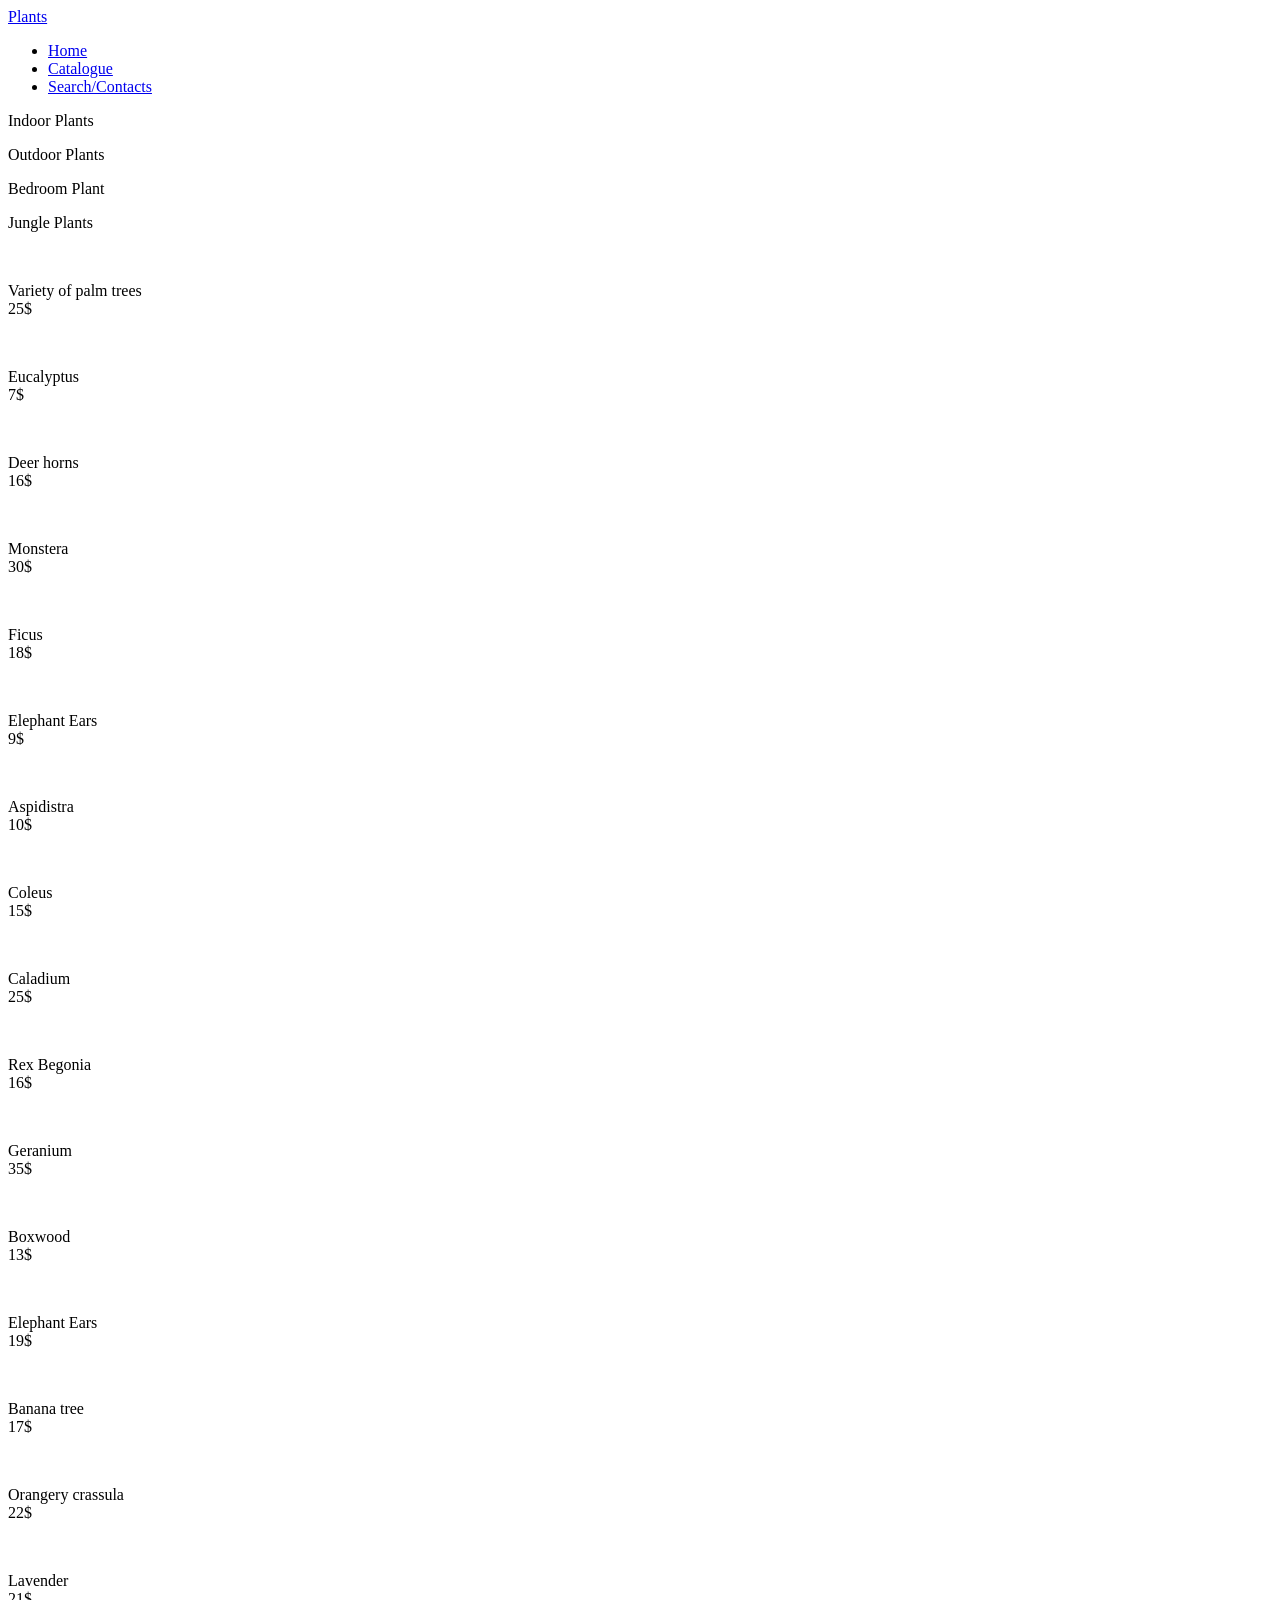
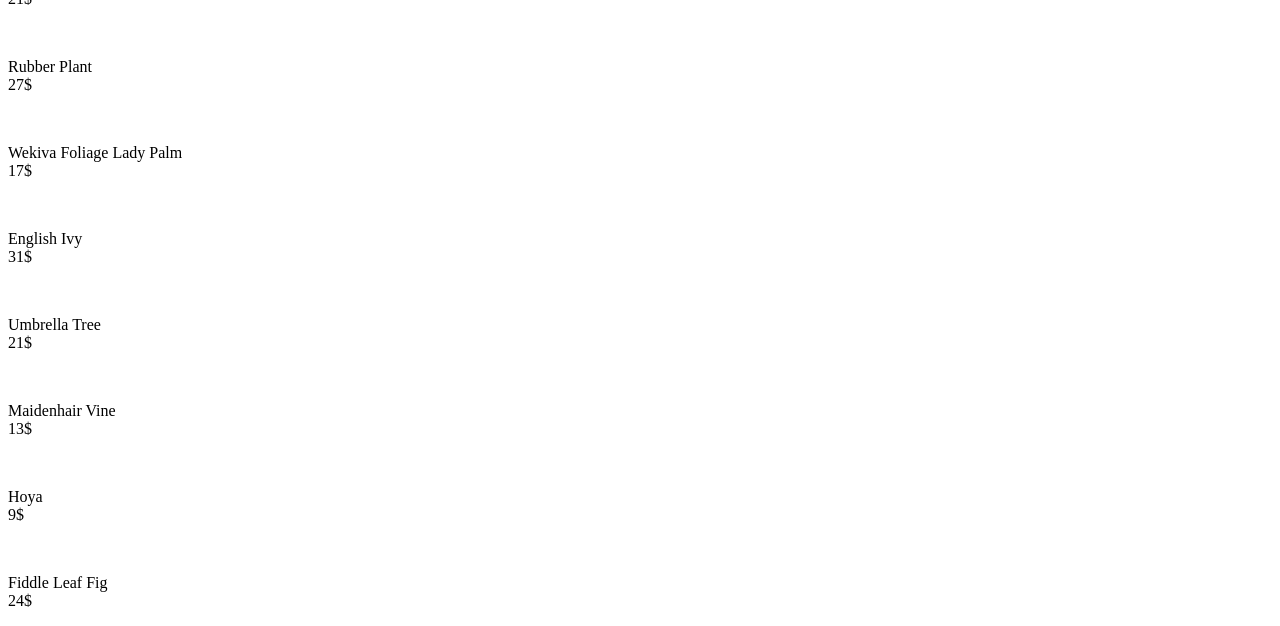
==== catalogue.html @ 090b87f1 "Add files via upload" ====
<!DOCTYPE html>
<html lang="en">
<head>
    <meta charset="UTF-8">
    <meta http-equiv="X-UA-Compatible" content="IE=edge">
    <meta name="viewport" content="width=device-width, initial-scale=1.0">
    <link rel="stylesheet" href="stylse/catalogue.css">
    <link rel="stylesheet" href="stylse/glavnai.css">
    <link rel="preconnect" href="https://fonts.googleapis.com">
<link rel="preconnect" href="https://fonts.gstatic.com" crossorigin>
<link href="https://fonts.googleapis.com/css2?family=Playfair+Display&display=swap" rel="stylesheet">
<link rel="preconnect" href="https://fonts.googleapis.com">
<link rel="preconnect" href="https://fonts.gstatic.com" crossorigin>
<link rel="preconnect" href="https://fonts.googleapis.com">
<link rel="preconnect" href="https://fonts.gstatic.com" crossorigin>
<link href="https://fonts.googleapis.com/css2?family=Inter&family=Playfair+Display&display=swap" rel="stylesheet">
    <title>Catalogue</title>

    <link rel="preconnect" href="https://fonts.googleapis.com">
    <link rel="preconnect" href="https://fonts.gstatic.com" crossorigin>
    <link href="https://fonts.googleapis.com/css2?family=Playfair+Display&display=swap" rel="stylesheet">
    <link rel="preconnect" href="https://fonts.googleapis.com">
    <link rel="preconnect" href="https://fonts.gstatic.com" crossorigin>
    <link rel="preconnect" href="https://fonts.googleapis.com">
    <link rel="preconnect" href="https://fonts.gstatic.com" crossorigin>
    <link href="https://fonts.googleapis.com/css2?family=Inter&family=Playfair+Display&display=swap" rel="stylesheet">
    <link rel="stylesheet" href="stylse/glavnai.css">
    <link rel="apple-touch-icon" sizes="180x180" href="files/favicon_io (1)/apple-touch-icon.png">
    <link rel="icon" type="image/png" sizes="32x32" href="files/favicon_io (1)/favicon-32x32.png">
    <link rel="icon" type="image/png" sizes="16x16" href="files/favicon_io (1)/favicon-16x16.png">
    <link rel="manifest" href="files/favicon_io (1)/site.webmanifest">
    <link rel="preconnect" href="https://fonts.googleapis.com">
    <link rel="preconnect" href="https://fonts.gstatic.com" crossorigin>
    <link href="https://fonts.googleapis.com/css2?family=Bodoni+Moda:ital,opsz,wght@0,6..96,400..900;1,6..96,400..900&family=Caveat:wght@400..700&family=Dancing+Script:wght@400..700&family=Inter:wght@100..900&family=Playfair+Display:ital,wght@0,400..900;1,400..900&family=Tenor+Sans&display=swap" rel="stylesheet">
    <link rel="preconnect" href="https://fonts.googleapis.com">
    <link rel="preconnect" href="https://fonts.gstatic.com" crossorigin>
    <link href="https://fonts.googleapis.com/css2?family=Bodoni+Moda:ital,opsz,wght@0,6..96,400..900;1,6..96,400..900&family=Caveat:wght@400..700&family=Dancing+Script:wght@400..700&family=Inter:wght@100..900&family=Playfair+Display:ital,wght@0,400..900;1,400..900&family=Tenor+Sans&family=Unbounded:wght@200..900&display=swap" rel="stylesheet">
    <link rel="preconnect" href="https://fonts.googleapis.com">
    <link rel="preconnect" href="https://fonts.gstatic.com" crossorigin>
    <link href="https://fonts.googleapis.com/css2?family=Bodoni+Moda:ital,opsz,wght@0,6..96,400..900;1,6..96,400..900&family=Caveat:wght@400..700&family=Dancing+Script:wght@400..700&family=Inter:wght@100..900&family=Playfair+Display:ital,wght@0,400..900;1,400..900&family=Tenor+Sans&family=Unbounded:wght@200..900&display=swap" rel="stylesheet">
    <link href="https://fonts.googleapis.com/css2?family=Bodoni+Moda:ital,opsz,wght@0,6..96,400..900;1,6..96,400..900&family=Caveat:wght@400..700&family=Dancing+Script:wght@400..700&family=Inter:wght@100..900&family=Playfair+Display:ital,wght@0,400..900;1,400..900&family=Tenor+Sans&family=Unbounded:wght@200..900&display=swap" rel="stylesheet">
    
</head>
<body>
    <header>

        <div class="container">
          <a href="glavnai.html" class="navbar-brand">Plants</a>
          <div class="navbar-wrap">
    
            <ul class="navbar-menu">
              <li><a href="glavnai.html">Home</a></li>
              <li><a href="catalogue.html">Catalogue</a></li>
              <li><a href="search.html">Search/Contacts</a></li>
            </ul>
          </div>
        
        </div>
      </header>
      <p id="indoorPlants1" class="indoor0">Indoor Plants</p>
      <p id="OutdoorPlants1" class="outdoor">Outdoor Plants</p>  
      <p id="BedroomPlant1" class="Bedroom">Bedroom Plant</p>
      <p id="JunglePlants1" class="Jungle" >Jungle Plants</p>
      <div class="indoorPlants"> 
          <div class="indoor"><img src="images/img1.jpg" alt=""><p>Variety of palm trees<br> 25$ </p></div>
          <div class="indoor"><img src="images/img2.jpg" alt=""><p>Eucalyptus<br> 7$</p></div>
          <div class="indoor"><img src="images/img3.jpg" alt=""><p>Deer horns<br> 16$</p></div>
          <div class="indoor"><img src="images/img4.jpg" alt=""><p>Monstera<br> 30$</p></div>
          <div class="indoor"><img src="images/RubberPlant.jpg" alt=""><p>Ficus <br> 18$</p></div>
          <div class="indoor"><img src="images/img5.jpg" alt=""><p>Elephant Ears<br> 9$</p></div>
          <div class="indoor"><img src="images/img2 (2).jpg" alt=""><p>Aspidistra <br> 10$</p></div>
       </div>
       <div  class="indoorPlants1">   
        <div class="indoor1"><img src="images/img6.jpg" alt=""><p>Coleus <br> 15$ </p></div>
        <div class="indoor1"><img src="images/img77.jpg" alt=""><p>Caladium <br> 25$</p></div>
        <div class="indoor1"><img src="images/img8.jpg" alt=""><p>Rex Begonia <br> 16$</p></div>
        <div class="indoor1"><img src="images/img9.jpg" alt=""><p>Geranium <br> 35$</p></div>
        <div class="indoor1"><img src="images/img10.jpg" alt=""><p>Boxwood <br> 13$</p></div>
        <div class="indoor1"><img src="images/img11.jpg" alt=""><p>Elephant Ears<br> 19$</p></div>
        <div class="indoor1"><img src="images/img12.jpg" alt=""><p>Banana tree<br> 17$</p></div>
        <div class="indoor1"><img src="images/18.jpeg" alt=""><p>Orangery crassula <br> 22$</p></div>
     </div>
      <div class="BedroomPlants">

                <div class="indoor2"><img src="images/26.png" alt=""><p>Lavender <br> 21$</p></div>
                <div class="indoor2"><img src="images/22.jpg" alt=""><p>Rubber Plant<br> 27$</p></div>
                <div class="indoor2"><img src="images/23.jpg" alt=""><p>Wekiva Foliage Lady Palm <br> 17$</p></div>
                <div class="indoor2"><img src="images/25.jpg" alt=""><p>English Ivy<br> 31$</p></div>
      </div>
      <div class="JunglePlantse">

        <div class="Jungle1"><img src="images/311..jpg" alt=""><p>Umbrella Tree<br> 21$</p></div>
        <div class="Jungle1"><img src="images/32.png" alt=""><p>Maidenhair Vine<br> 13$</p></div>
        <div class="Jungle1"><img src="images/333.jpg" alt=""><p>Hoya<br> 9$</p></div>
        <div class="Jungle1"><img src="images/34.jpg" alt=""><p>Fiddle Leaf Fig<br> 24$</p></div>
</div>







   

      <script src="js/search.js"></script>
</body>
</html>
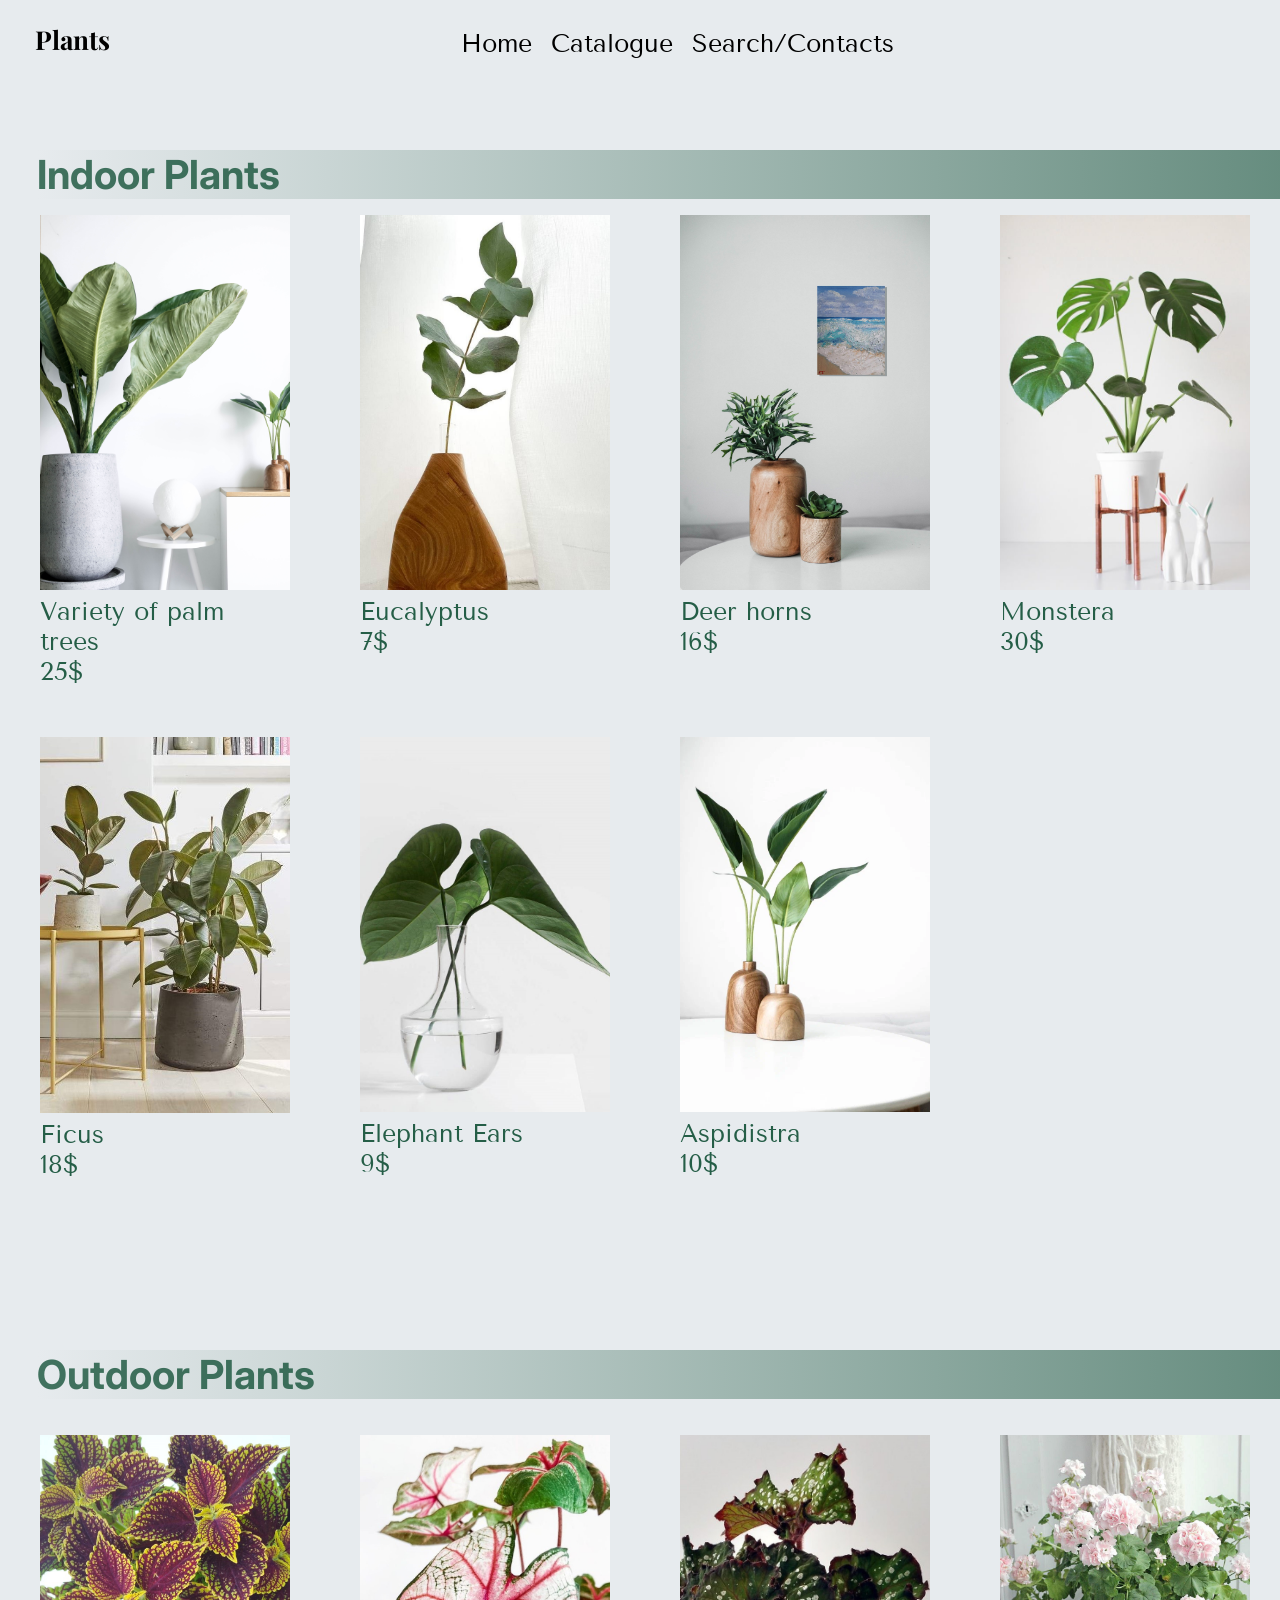
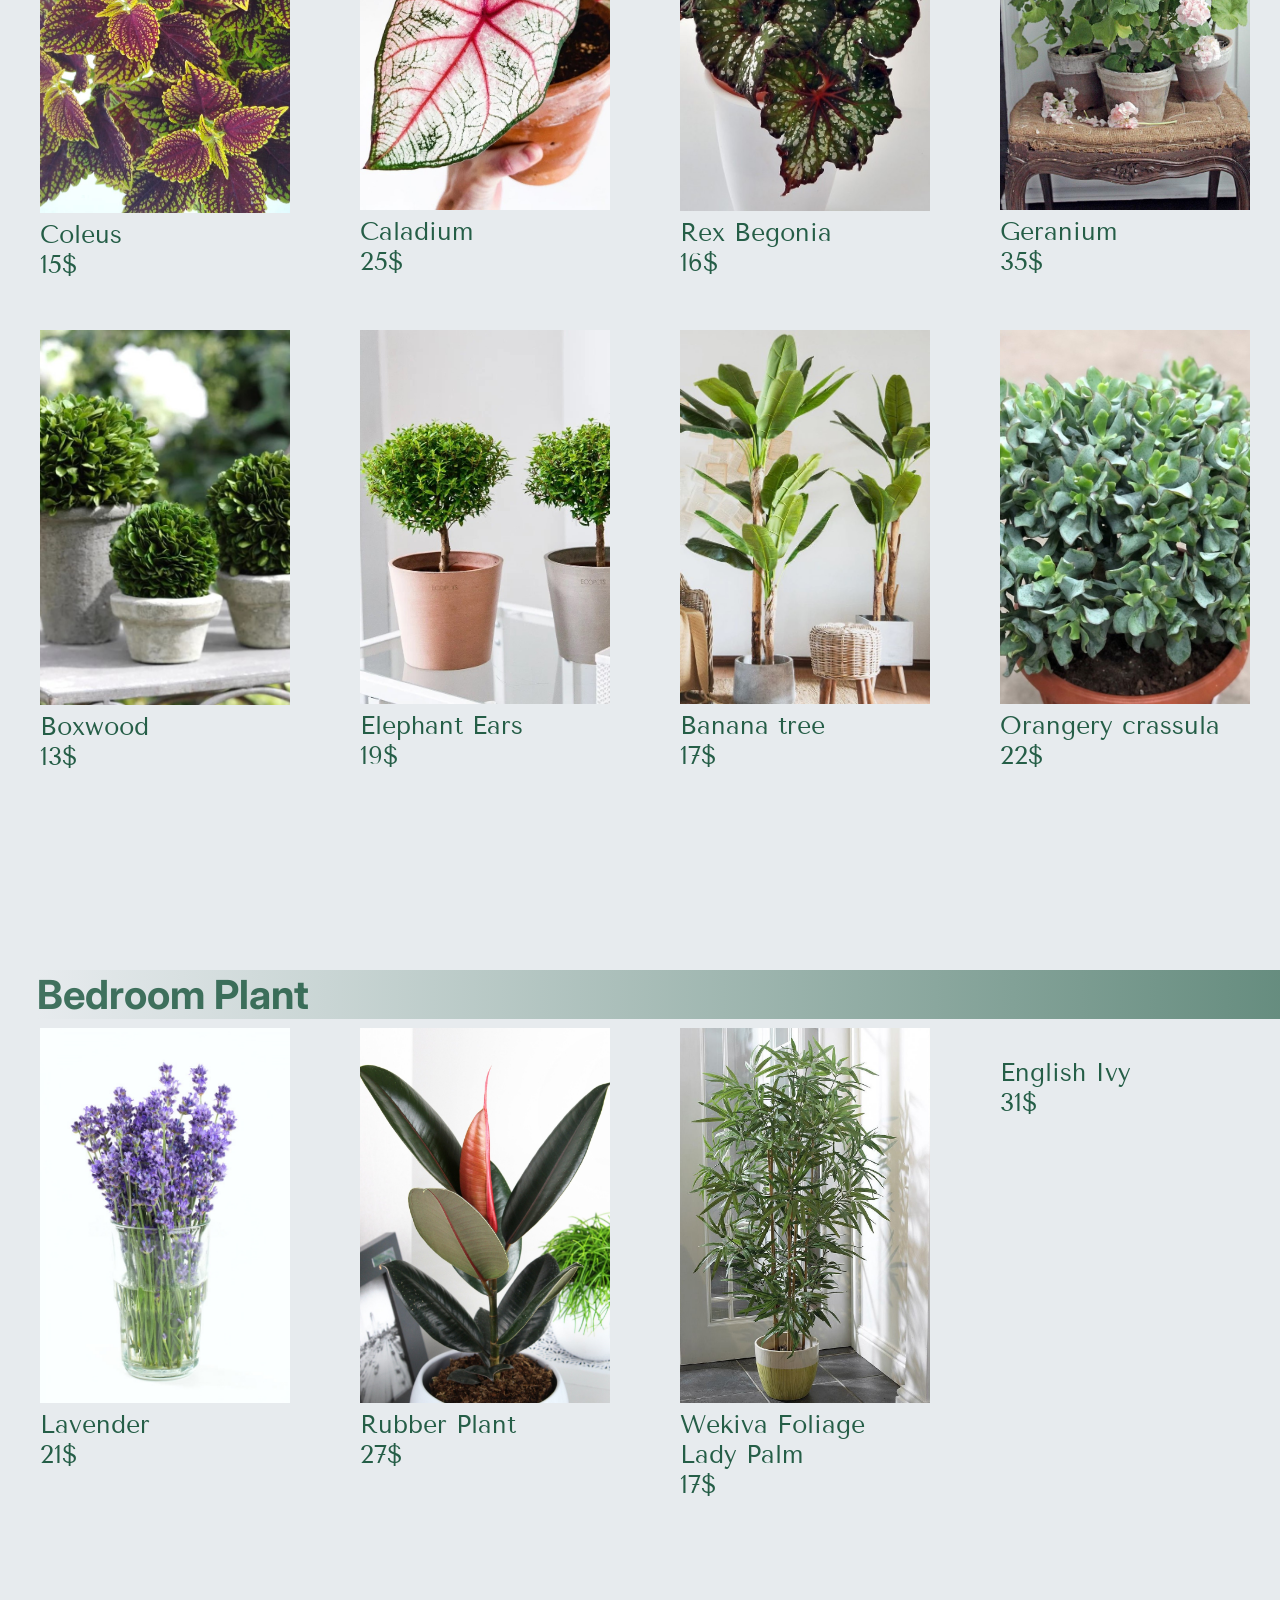
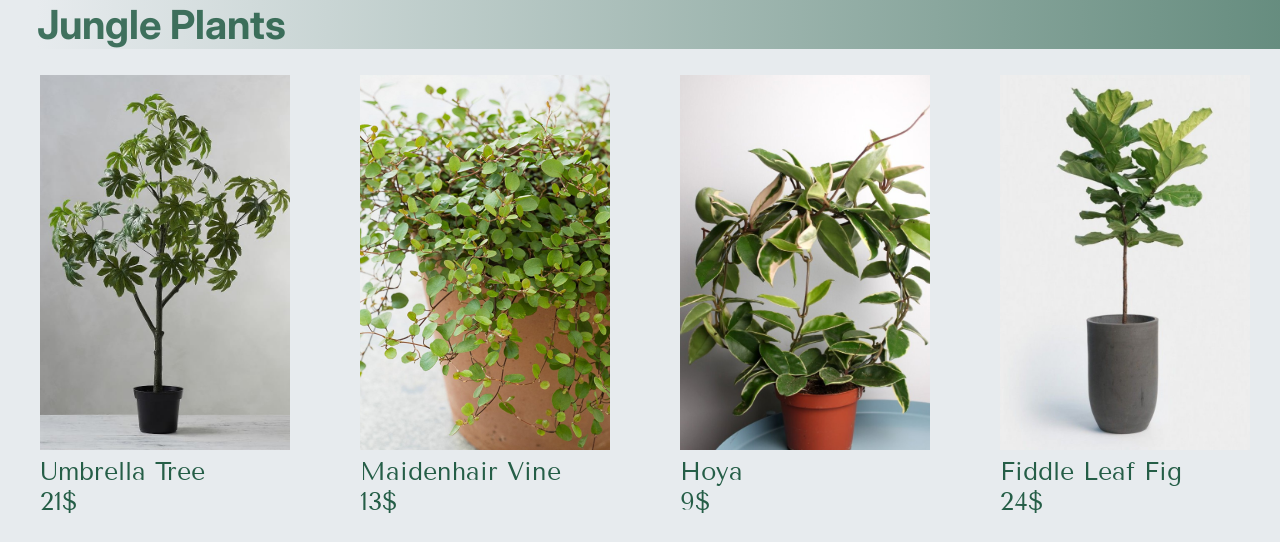
==== commit c7029c4f: "Update catalogue.html" ====
--- a/catalogue.html
+++ b/catalogue.html
@@ -62,37 +62,37 @@
       <p id="BedroomPlant1" class="Bedroom">Bedroom Plant</p>
       <p id="JunglePlants1" class="Jungle" >Jungle Plants</p>
       <div class="indoorPlants"> 
-          <div class="indoor"><img src="images/img1.jpg" alt=""><p>Variety of palm trees<br> 25$ </p></div>
-          <div class="indoor"><img src="images/img2.jpg" alt=""><p>Eucalyptus<br> 7$</p></div>
-          <div class="indoor"><img src="images/img3.jpg" alt=""><p>Deer horns<br> 16$</p></div>
-          <div class="indoor"><img src="images/img4.jpg" alt=""><p>Monstera<br> 30$</p></div>
-          <div class="indoor"><img src="images/RubberPlant.jpg" alt=""><p>Ficus <br> 18$</p></div>
-          <div class="indoor"><img src="images/img5.jpg" alt=""><p>Elephant Ears<br> 9$</p></div>
-          <div class="indoor"><img src="images/img2 (2).jpg" alt=""><p>Aspidistra <br> 10$</p></div>
+          <div class="indoor"><img src="img1.jpg" alt=""><p>Variety of palm trees<br> 25$ </p></div>
+          <div class="indoor"><img src="img2.jpg" alt=""><p>Eucalyptus<br> 7$</p></div>
+          <div class="indoor"><img src="img3.jpg" alt=""><p>Deer horns<br> 16$</p></div>
+          <div class="indoor"><img src="img4.jpg" alt=""><p>Monstera<br> 30$</p></div>
+          <div class="indoor"><img src="RubberPlant.jpg" alt=""><p>Ficus <br> 18$</p></div>
+          <div class="indoor"><img src="img5.jpg" alt=""><p>Elephant Ears<br> 9$</p></div>
+          <div class="indoor"><img src="img2 (2).jpg" alt=""><p>Aspidistra <br> 10$</p></div>
        </div>
        <div  class="indoorPlants1">   
-        <div class="indoor1"><img src="images/img6.jpg" alt=""><p>Coleus <br> 15$ </p></div>
-        <div class="indoor1"><img src="images/img77.jpg" alt=""><p>Caladium <br> 25$</p></div>
-        <div class="indoor1"><img src="images/img8.jpg" alt=""><p>Rex Begonia <br> 16$</p></div>
-        <div class="indoor1"><img src="images/img9.jpg" alt=""><p>Geranium <br> 35$</p></div>
-        <div class="indoor1"><img src="images/img10.jpg" alt=""><p>Boxwood <br> 13$</p></div>
-        <div class="indoor1"><img src="images/img11.jpg" alt=""><p>Elephant Ears<br> 19$</p></div>
-        <div class="indoor1"><img src="images/img12.jpg" alt=""><p>Banana tree<br> 17$</p></div>
-        <div class="indoor1"><img src="images/18.jpeg" alt=""><p>Orangery crassula <br> 22$</p></div>
+        <div class="indoor1"><img src="img6.jpg" alt=""><p>Coleus <br> 15$ </p></div>
+        <div class="indoor1"><img src="img77.jpg" alt=""><p>Caladium <br> 25$</p></div>
+        <div class="indoor1"><img src="img8.jpg" alt=""><p>Rex Begonia <br> 16$</p></div>
+        <div class="indoor1"><img src="img9.jpg" alt=""><p>Geranium <br> 35$</p></div>
+        <div class="indoor1"><img src="img10.jpg" alt=""><p>Boxwood <br> 13$</p></div>
+        <div class="indoor1"><img src="img11.jpg" alt=""><p>Elephant Ears<br> 19$</p></div>
+        <div class="indoor1"><img src="img12.jpg" alt=""><p>Banana tree<br> 17$</p></div>
+        <div class="indoor1"><img src="18.jpeg" alt=""><p>Orangery crassula <br> 22$</p></div>
      </div>
       <div class="BedroomPlants">
 
-                <div class="indoor2"><img src="images/26.png" alt=""><p>Lavender <br> 21$</p></div>
-                <div class="indoor2"><img src="images/22.jpg" alt=""><p>Rubber Plant<br> 27$</p></div>
-                <div class="indoor2"><img src="images/23.jpg" alt=""><p>Wekiva Foliage Lady Palm <br> 17$</p></div>
+                <div class="indoor2"><img src="26.png" alt=""><p>Lavender <br> 21$</p></div>
+                <div class="indoor2"><img src="22.jpg" alt=""><p>Rubber Plant<br> 27$</p></div>
+                <div class="indoor2"><img src="23.jpg" alt=""><p>Wekiva Foliage Lady Palm <br> 17$</p></div>
                 <div class="indoor2"><img src="images/25.jpg" alt=""><p>English Ivy<br> 31$</p></div>
       </div>
       <div class="JunglePlantse">
 
-        <div class="Jungle1"><img src="images/311..jpg" alt=""><p>Umbrella Tree<br> 21$</p></div>
-        <div class="Jungle1"><img src="images/32.png" alt=""><p>Maidenhair Vine<br> 13$</p></div>
-        <div class="Jungle1"><img src="images/333.jpg" alt=""><p>Hoya<br> 9$</p></div>
-        <div class="Jungle1"><img src="images/34.jpg" alt=""><p>Fiddle Leaf Fig<br> 24$</p></div>
+        <div class="Jungle1"><img src="311..jpg" alt=""><p>Umbrella Tree<br> 21$</p></div>
+        <div class="Jungle1"><img src="32.png" alt=""><p>Maidenhair Vine<br> 13$</p></div>
+        <div class="Jungle1"><img src="333.jpg" alt=""><p>Hoya<br> 9$</p></div>
+        <div class="Jungle1"><img src="34.jpg" alt=""><p>Fiddle Leaf Fig<br> 24$</p></div>
 </div>
 
 
@@ -105,4 +105,4 @@
 
       <script src="js/search.js"></script>
 </body>
-</html>+</html>
--- a/stylse/catalogue.css
+++ b/stylse/catalogue.css
@@ -0,0 +1,419 @@
+*{
+    padding: 0;
+    margin: 0;
+    box-sizing: border-box;
+    border: 0;
+}
+
+@import url('https://fonts.googleapis.com/css2?family=Bodoni+Moda:ital,opsz,wght@0,6..96,400..900;1,6..96,400..900&family=Caveat:wght@400..700&family=Dancing+Script:wght@400..700&family=Inter:wght@100..900&family=Playfair+Display:ital,wght@0,400..900;1,400..900&family=Tenor+Sans&display=swap');
+@import url('https://fonts.googleapis.com/css2?family=Playfair+Display&display=swap');
+@import url('https://fonts.googleapis.com/css2?family=Inter&family=Playfair+Display&display=swap');
+@import url('https://fonts.googleapis.com/css2?family=Bodoni+Moda:ital,opsz,wght@0,6..96,400..900;1,6..96,400..900&family=Caveat:wght@400..700&family=Dancing+Script:wght@400..700&family=Inter:wght@100..900&family=Playfair+Display:ital,wght@0,400..900;1,400..900&family=Tenor+Sans&family=Unbounded:wght@200..900&display=swap');
+@import url('https://fonts.googleapis.com/css2?family=Bodoni+Moda:ital,opsz,wght@0,6..96,400..900;1,6..96,400..900&family=Caveat:wght@400..700&family=Dancing+Script:wght@400..700&family=Inter:wght@100..900&family=Playfair+Display:ital,wght@0,400..900;1,400..900&family=Tenor+Sans&family=Unbounded:wght@200..900&display=swap');
+
+
+
+.indoor0{
+    display: flex;
+    flex-flow: row nowrap;
+    font-family: 'Inter';
+    background: linear-gradient(to right, #e7ebeef7,#07472d93);
+    width:97.5%;
+    color:  #07472dbd;
+    left: 37px;
+    position:absolute ;
+    top: 150px;
+    font-size: 40px;
+    
+    font-weight: 700;
+
+}
+.outdoor{
+    display: flex;
+    flex-flow: row nowrap;
+    font-family: 'Inter';
+    background: linear-gradient(to right, #e7ebeef7,#07472d93);
+    width:97.5%;
+    color:  #07472dbd;
+    position:absolute ;
+    top:1350px;
+    font-size: 40px;
+    left: 37px;
+    font-weight: 700;
+ }
+ .Bedroom{
+    display: flex;
+    flex-flow: row nowrap;
+    font-family: 'Inter';
+    background: linear-gradient(to right, #e7ebeef7,#07472d93);
+    width:97.5%;
+    color:  #07472dbd;
+    text-decoration: none;
+    position: absolute;
+    top: 2570px;
+    font-size: 40px;
+    left: 37px;
+    font-weight: 700;
+}
+.Jungle{
+    display: flex;
+    flex-flow: row nowrap;
+    font-family: 'Inter';
+    background: linear-gradient(to right, #e7ebeef7,#07472d93);
+    width:97.5%;
+    color:  #07472dbd;;
+    text-decoration: none;
+    position: absolute;
+    top: 3200px;
+    font-size: 40px;
+    left: 37px;
+    font-weight: 700;
+}
+
+/* .IndoorPlants1{
+    position:absolute ;
+    top:180px;
+    font-size: 40px;
+    left: 30px;
+    right: 30px;
+    font-weight: 700;
+} */
+
+
+
+
+.indoorPlants{
+    
+    left: -30px;
+    right: 30px;
+    position: absolute;
+    top: 190px;
+    display: grid;
+     grid-template-columns: repeat(4, 1fr) ;
+    grid-template-rows: repeat(4) 
+}
+
+.indoor>img{
+   
+    width: 100%;
+    /* height:450px; */
+}
+.indoor{
+    font-family: "Tenor Sans", sans-serif;
+    font-weight: 400;
+    font-style: normal;
+    margin: 25px 0;
+    text-decoration: none;
+    font-size: 25px;
+    color:  #07472ddd;
+    top: 20px;
+    margin-left: 2.8em;
+}
+
+
+
+
+ .indoorPlants1{
+    left: -30px;
+    right: 30px;
+    position: absolute;
+    top:1410px;
+    display: grid;
+    grid-template-columns: repeat(4, 1fr) ;
+    grid-template-rows: repeat(4)  ;
+}
+.indoorPlants1>p{
+    font-family: "Tenor Sans", sans-serif;
+    font-weight: 400;
+    font-style: normal;
+    position: absolute;
+    width: 100%;
+    text-align: center;
+}
+
+.indoor1>img{
+    width: 100%;
+    /* height:450px; */
+}
+.indoor1{
+    font-family: "Tenor Sans", sans-serif;
+    font-weight: 400;
+    font-style: normal;
+    margin: 25px 0;
+    text-decoration: none;
+    font-size: 25px;
+    color:  #07472ddd;
+    top: 20px;
+    margin-left: 2.8em;
+}
+
+
+
+.BedroomPlants{
+
+    left: -30px;
+    right: 30px;
+    position: absolute;
+    top: 2603px;
+    display: grid;
+    grid-template-columns: repeat(4, 1fr) ;
+    grid-template-rows: repeat(4)  ;
+}
+
+.indoor2>img{
+   
+    width: 100%;
+    /* height:450px; */
+}
+.indoor2{
+    
+    font-family: "Tenor Sans", sans-serif;
+    font-weight: 400;
+    font-style: normal;
+    margin: 25px 0;
+    text-decoration: none;
+    font-size: 25px;
+    color:  #07472ddd;
+    top: 20px;
+    margin-left: 2.8em;
+}
+
+
+.JunglePlantse{
+    left: -30px;
+    right: 30px;
+    position: absolute;
+    top: 3250px;
+    display: grid;
+    grid-template-columns: repeat(4, 1fr) ;
+    grid-template-rows: repeat(4)  ;
+}
+.Jungle1>img{
+    
+        width: 100%;
+       
+}
+.Jungle1{
+    font-family: "Tenor Sans", sans-serif;
+    font-weight: 400;
+    font-style: normal;
+        margin: 25px 0;
+        text-decoration: none;
+        font-size: 25px;
+        color:  #07472ddd;
+        top: 20px;
+    margin-left: 2.8em;
+}
+
+
+
+
+
+@media(max-width: 1200px){
+    .indoorPlants1{
+        top: 1800px;
+        grid-template-columns: repeat(3, 1fr) ;
+        grid-template-rows: repeat(5)  ;
+    }
+    .outdoor{
+        top: 1750px;
+    }
+}
+@media(max-width: 1200px){
+    .BedroomPlants{
+        top: 3350px;
+        grid-template-columns: repeat(3, 1fr) ;
+        grid-template-rows: repeat(5)  ;
+    }
+    .Bedroom{
+        top: 3300px;
+    }
+}
+@media(max-width: 1200px){
+    .indoorPlants{
+        top:240px ;
+        grid-template-columns: repeat(3, 1fr) ;
+        grid-template-rows: repeat(5)  ;
+    }
+    
+}
+@media(max-width: 1200px){
+    .JunglePlantse{
+        top: 4500px;
+        grid-template-columns: repeat(3, 1fr) ;
+        grid-template-rows: repeat(5)  ;
+    }
+    .Jungle{
+        top: 4450px;
+    }
+    
+}
+
+
+
+@media(max-width: 900px){
+    .indoorPlants1{
+        right: 30px;
+        top: 2700px;
+        grid-template-columns: repeat(2, 1fr) ;
+        grid-template-rows: repeat(5)  ;
+    }
+    .outdoor{
+        top: 2630px;
+    }
+
+}
+
+@media(max-width: 900px){
+    .BedroomPlants{
+        top: 5220px;
+        grid-template-columns: repeat(2, 1fr) ;
+        grid-template-rows: repeat(5)  ;
+    }
+    .Bedroom{
+        top: 5180px;
+    }
+}
+@media(max-width: 900px){
+    .indoorPlants{
+        
+        grid-template-columns: repeat(2, 1fr) ;
+        grid-template-rows: repeat(5)  ;
+    }
+    .JunglePlantse{
+        top: 6600px;
+        grid-template-columns: repeat(2, 1fr) ;
+        grid-template-rows: repeat(5)  ;
+    }
+    .Jungle{
+        top: 6550px;
+    }
+}
+
+
+
+
+
+@media(max-width: 600px){
+    
+    .indoorPlants1{
+       grid-template-columns: repeat(1, 1fr) ;
+       grid-template-rows: repeat(9)  ;
+       left: 30px;
+       right: 30px;
+       top: 5800px;
+       
+    }
+ 
+    .indoor1{
+        right: 30px;
+       margin-inline: 0;
+    }
+    .indoor1>p{
+        
+        text-align: center;
+        margin-inline: 0;
+     }
+    
+    .outdoor{
+        top: 5730px;
+    }  
+ }
+
+
+
+ @media(max-width: 600px){
+    .BedroomPlants {
+        top: 12200px;
+        left: 30px;
+        right: 30px;
+       grid-template-columns: repeat(1, 1fr) ;
+       grid-template-rows: repeat(9)  ;
+    
+    }
+ 
+    .indoor2{
+       margin-inline: 0;
+       
+    }
+    .indoor2>p{
+        margin-inline: 0;
+        text-align: center;
+         margin-inline: 0;
+     }
+
+    .Bedroom{
+        top: 12130px;
+    }
+ }
+ @media(max-width: 600px){
+    .indoorPlants {
+        top: 190px;
+       left: 30px;
+       grid-template-columns: repeat(1, 1fr) ;
+       grid-template-rows: repeat(9)  ;
+    
+    }
+    .indoor>p{
+        
+        text-align: center;
+        margin-inline: 0;
+     }
+ 
+    .indoor{
+       margin-inline: 0;
+    }
+ }
+
+ @media(max-width: 600px){
+    .Jungle{
+        top: 15400px;
+    }
+    .JunglePlantse {
+        left: 30px;
+        top: 15450px;
+        grid-template-columns: repeat(1, 1fr) ;
+        grid-template-rows: repeat(9)  ;
+     
+     }
+     .Jungle1>p{
+         
+         text-align: center;
+         margin-inline: 0;
+      }
+  
+     .Jungle1{
+        margin-inline: 0;
+     }
+}
+
+@media(max-width: 530px){
+    .indoorPlants1{
+        top:4590px ;
+    }
+    .outdoor{
+        top: 4530px;
+    }  
+
+    .Jungle{
+        top: 12150px;
+    }
+    .JunglePlantse {
+        top: 12200px;
+    }
+    .BedroomPlants{
+        top: 9650px;
+
+    }
+    .Bedroom{
+        top: 9600px;
+
+    } 
+}
+
+
+
+
+
+
+
--- a/stylse/glavnai.css
+++ b/stylse/glavnai.css
@@ -0,0 +1,606 @@
+*{
+    padding: 0;
+    margin: 0;
+    box-sizing: border-box;
+    border: 0;
+}
+
+body{
+    width: 100%;
+    height: 2300px
+}
+
+
+
+.caveat-<uniquifier> {
+    font-family: "Caveat", cursive;
+    font-optical-sizing: auto;
+    font-weight: <weight>;
+    font-style: normal;
+}
+    
+@import url('https://fonts.googleapis.com/css2?family=Bodoni+Moda:ital,opsz,wght@0,6..96,400..900;1,6..96,400..900&family=Caveat:wght@400..700&family=Dancing+Script:wght@400..700&family=Inter:wght@100..900&family=Playfair+Display:ital,wght@0,400..900;1,400..900&family=Tenor+Sans&display=swap');
+@import url('https://fonts.googleapis.com/css2?family=Playfair+Display&display=swap');
+@import url('https://fonts.googleapis.com/css2?family=Inter&family=Playfair+Display&display=swap');
+@import url('https://fonts.googleapis.com/css2?family=Bodoni+Moda:ital,opsz,wght@0,6..96,400..900;1,6..96,400..900&family=Caveat:wght@400..700&family=Dancing+Script:wght@400..700&family=Inter:wght@100..900&family=Playfair+Display:ital,wght@0,400..900;1,400..900&family=Tenor+Sans&family=Unbounded:wght@200..900&display=swap');
+@import url('https://fonts.googleapis.com/css2?family=Bodoni+Moda:ital,opsz,wght@0,6..96,400..900;1,6..96,400..900&family=Caveat:wght@400..700&family=Dancing+Script:wght@400..700&family=Inter:wght@100..900&family=Playfair+Display:ital,wght@0,400..900;1,400..900&family=Tenor+Sans&family=Unbounded:wght@200..900&display=swap');
+
+
+body{
+    background-color: #e7ebeef7;
+    font-size: 18px;
+    
+}
+/* .navbar{
+} */
+
+.container {
+    
+    width: 100%;
+    height: 70px;
+    padding: 0;
+    height: inherit;
+    display: flex;
+    transform: translate(0, 50%)
+    /* justify-content: space-between;
+    align-content: space-between;
+    align-items: center;  */
+}
+
+.navbar-menu {
+    /* position: fixed; */
+    list-style: none;
+    padding-left: 0;
+    margin-bottom: 0;
+    top:  30px;
+}
+
+.navbar-menu  li{
+    display: inline-block;
+
+}
+
+.navbar-menu  li a {
+    font-family: "Tenor Sans", sans-serif;
+  font-weight: 400;
+  font-style: normal;
+    display: inline-block;
+    color: #000;
+    /* opacity: 0.7 ; */
+    text-decoration: none;
+padding: 7px;
+    transition: all .07s ease-in-out ;
+    font-size: 25px;
+
+}
+
+@media(max-width: 600px){
+    .navbar-menu  li a{
+        padding: 10px;
+    
+    }
+    .navbar-menu{
+        top: 8px;
+        right: 77px;
+
+    }
+}
+
+.navbar-menu  li a:hover{
+    color: rgb(255, 255, 255);
+}
+
+.navbar-wrap{
+    display: flex;
+    flex-flow: row nowrap;
+    font-family: 'Inter';
+    display: table; 
+    margin: 0 auto;
+    text-align: center;
+    
+    
+}
+
+.callback{
+    position: absolute;
+    align-items: center;
+    justify-content: center;
+    margin-left:30px;
+    text-decoration: none;padding-top: 10px;
+    /* padding: 10px ; */
+    color: #000;
+    top: 0;
+    right: 0;
+    
+    /* background-color: aliceblue; */
+    border-radius: 100px;
+    
+}
+
+.navbar-brand{
+    position: relative;
+    font-weight: 700;
+    font-size: 26px;
+    text-decoration: none;
+    color: #000;
+    transition: all .07s ease-in-out ;
+    font-family: 'Playfair Display';
+    display: table; 
+    /* padding: 10px; */
+    text-align: center;
+    left: 35px;
+}
+
+.navbar-brand:hover{
+    color: rgb(79, 113, 83);
+}
+
+.search{
+    position: relative;
+    right: 35px;
+    width: 40px;
+    height: 40px;
+    overflow: hidden;
+    transition: 0.5s;
+    border-radius: 60px;
+    background: aliceblue;
+
+}
+
+.search .icon{
+    position: absolute;
+    top:0;
+    left:0;
+    width: 40px;
+    height: 40px;
+    border-radius: 60px;
+    background: aliceblue;
+    display: flex;
+    align-items: center;
+    justify-content: center;
+    z-index: 999;
+    cursor: pointer;
+}
+
+.search .icon::before{
+    position: absolute;
+    content: '';
+    width: 10px;
+    height: 10px;
+    border: 3px solid rgb(79, 113, 83);
+    border-radius: 50%;
+    transform: translate(-2px,-1px) ;
+
+}
+
+.search .icon::after{
+    position: absolute;
+    content: '';
+    width: 3px;
+    height: 10px;
+    background:  rgb(79, 113, 83);
+    transform: translate(5px,6px) rotate(-45deg);
+    
+
+}
+
+.search.active{
+    width: 360px;
+   
+}
+
+.search .input{
+
+    position: relative;
+    width: 300px;
+    height: 30px;
+    left: 43px;
+    display: flex;
+    align-items: center;
+    justify-content: center;
+
+
+}
+/* .input:active{
+    border: 2;
+} */
+
+.search .input input{
+    
+    position: absolute;
+    top:6px;
+    left: 0;
+    
+    width: 100%;
+    height: 100%;
+    border:0;
+    font-size: 15px;
+    padding: 10px 0;
+    background: aliceblue;
+}
+.search .input input:focus{
+    border:0;
+}
+
+.clear{
+    position: absolute;
+    top: 50%;
+    right: 10px;
+    width: 10px;
+    height: 10px;
+    cursor: pointer;
+    justify-content: center;
+    transform: translateY(-50%);
+
+}
+
+.clear::before{
+    position: absolute;
+    content: '';
+    width: 1px;
+    height: 15px;
+    background:  rgb(79, 113, 83);
+    transform: rotate(45deg);
+
+}
+
+.clear::after{
+    position: absolute;
+    content: '';
+    width: 1px;
+    height: 15px;
+    background:  rgb(79, 113, 83);
+    transform: rotate(-45deg);
+    
+}
+
+.par{
+    
+    float: right;
+    width: 57% ;
+    height: 30%;
+    position: relative;
+    right: 35px;
+    top:5px;
+}
+h1{
+    font-family: "Unbounded", sans-serif;
+  font-optical-sizing: auto;
+  font-weight: <weight>;
+  font-style: normal;
+    color:  #07472dbd;
+    position: relative;
+    font-size: 50px;
+    top:150px;
+    left: 35px;
+    width: 600px;
+
+}
+.ar{
+    font-family: "Tenor Sans", sans-serif;
+  font-weight: 400;
+  font-style: normal;
+    color:  #07472d95;
+    position: relative;
+    font-size: 32px;
+    top: 180px;
+    
+    left: 35px;
+    width: 600px;
+}
+.shop{
+    font-family: "Tenor Sans", sans-serif;
+  font-weight: 500;
+  font-style: normal;
+    text-decoration: none;
+    color: #ffffffbd;
+    position: relative;
+    top:240px;
+    left: 35px;
+    font-size: 22px;
+    background-color:   #07472d65;
+    padding:27px 10px;
+    
+}
+.categories{
+    font-family: "Caveat", cursive;
+    font-optical-sizing: auto;
+    font-weight: 700;
+    font-style: normal;
+    color:  #07472dbd;
+    position: absolute;
+    top: 1000%;
+    width: 100%;
+    text-align: center;
+    font-size: 70px;
+    margin: 0 auto;
+    
+    /* display: table-cell; */
+
+    
+    
+}
+.imgcat1{
+    margin: 40px;
+    position: absolute;
+    top: 130%;
+    display: grid;
+    grid-template-columns: repeat(4, 1fr) ;
+    grid-template-rows: repeat(4)  ;
+}
+.imgcat{
+    margin: 1.5em;
+    
+}
+.imgcat>a>img{
+    width: 95%;
+    height:450px;
+}
+.imgcat>a{
+    font-family: "Tenor Sans", sans-serif;
+  font-weight: 100;
+  font-style: normal;
+    text-align: center;
+    text-decoration: none;
+    font-size: 30px;
+    color:  #07472d95;
+    top: 20px;
+}
+
+.card>.info{
+    text-align: center;
+
+}
+@media(max-width: 1200px){
+    .categories{
+        top: 500px;
+    }
+    .imgcat1{
+        /* top: 80%; */
+        grid-template-columns: repeat(2, 1fr) ;
+        grid-template-rows: repeat(5)  ;
+    }
+    .bottom{
+        margin-top: 300px;
+        top:2000px;
+    }
+   
+}
+
+.svetok{
+    top: 1700px;
+    position: absolute;
+    /* top: 130%; */
+    display: grid;
+    grid-template-columns: repeat(4, 1fr) ;
+    grid-template-rows: repeat(4)  ;
+    width: 40%;
+
+}
+
+
+
+
+
+.bottom>li{
+    list-style-type:none;
+    margin: 0 40px;
+}
+.bottom{
+    top: 1950px;
+    display: flex;
+    flex-flow: row nowrap;
+
+    position:absolute;
+    
+}
+.quote{
+    font-family: "Caveat", cursive;
+    font-optical-sizing: auto;
+    font-weight: <weight>;
+    
+    font-optical-sizing: auto;
+    font-weight: <weight>;
+    
+    text-decoration: none;
+    color:white;
+    font-family: "Caveat", cursive;
+ 
+  
+  font-style: normal;
+    
+    background-color: #07472d2d;
+    
+    position: absolute;
+    top:1440px;
+    bottom: 0;
+    height: 100px;
+    font-size: 40px;
+    width: 100%;
+    text-align: center;
+
+
+}
+.text{
+    background-color: #ffffff74;
+    font-family: "Tenor Sans", sans-serif;
+  font-weight: 400;
+  font-style: normal;
+    
+    padding: 40px;
+    left: 650px;
+    color:  #07472dbd;
+    top:1660px;
+    position: absolute;
+    
+    font-size: 25px; 
+} 
+
+ .text2{
+    background-color: #ffffff74;
+    font-family: "Tenor Sans", sans-serif;
+  font-weight: 400;
+  font-style: normal;
+    
+    margin-top: 145px;
+    left: 650px;
+    color: #07472dbd;
+    padding: 40px;
+    position: absolute;
+    top:7100px;
+    font-size: 25px; 
+} 
+
+
+
+
+
+
+
+
+
+
+
+@media(max-width: 830px){
+    .quote{
+        top: 1700px;
+        text-decoration: none;
+        color:white;
+        position: relative;
+    
+    
+        background-color: #000;
+        padding:15px 7px;
+    }
+    
+}
+@media(max-width: 800px){
+    .categories{
+        top: 500px;
+    }
+    
+    .imgcat1{
+        left: 190px;
+        text-align: center;
+        
+        top: 500px;
+        grid-template-columns: repeat(1, 1fr) ;
+        grid-template-rows: repeat(5)  ;
+    }
+    .bottom{
+        top:2000px;
+
+    }
+    .quote{
+        top: 2750px;
+    }
+    .text{
+        
+        top: 2850px;
+    }
+    .text2{
+        top: 3100px;
+    }
+    h1{
+        top: 110px;
+    }
+    .ar{
+        top: 120px;
+    }
+    .shop{
+        top: 150px;
+    }
+}
+
+@media(max-width: 600px){
+    .imgcat1 {
+       text-align: center;
+       left: 45px;
+       grid-template-columns: repeat(1, 1fr) ;
+       grid-template-rows: repeat(9)  ;
+    }
+    .bottom{
+        top:3100px;
+
+    }
+
+    .categories{
+        top: 430px;
+    }
+ 
+    .imgcat{
+     
+       margin-inline: 0;
+    }
+    .par{
+        opacity: 0;
+    }
+    .quote{
+        left: 5px;
+        text-align: center;
+        top: 2730px;
+    }
+    .text{
+        top:2880px;
+    }
+    .text2{
+        top:3220px
+    }
+    h1{
+        top: 70px;
+    }
+    .ar{
+        top: 100px;
+    }
+    .shop{
+        top: 130px;
+    }
+ }
+
+@media(min-width: 1201px){
+    
+    .bottom{
+        top:1800px;
+
+    }
+    .quote{
+        top:1450px
+    }
+    .imgcat1{
+        top: 830px;
+    }  
+    .categories{
+        top: 770px;
+    }  
+    .text{
+        top: 1600px;
+    }
+    .text2{
+        top: 1700px;
+    }
+
+}
+
+@media(max-width: 1030px){
+    .categories{
+        top: 530px;
+    }
+    .imgcat1{
+        top: 560px;
+    }
+    .body{
+        height: 2500px;
+    }
+    .text{
+        top: 1800px;
+    }
+   .text2{
+    top: 1959px;
+   }
+   .quote{
+    top: 1700px;
+   }
+    
+}
+
+
--- a/stylse/glavnai.css
+++ b/stylse/glavnai.css
@@ -0,0 +1,606 @@
+*{
+    padding: 0;
+    margin: 0;
+    box-sizing: border-box;
+    border: 0;
+}
+
+body{
+    width: 100%;
+    height: 2300px
+}
+
+
+
+.caveat-<uniquifier> {
+    font-family: "Caveat", cursive;
+    font-optical-sizing: auto;
+    font-weight: <weight>;
+    font-style: normal;
+}
+    
+@import url('https://fonts.googleapis.com/css2?family=Bodoni+Moda:ital,opsz,wght@0,6..96,400..900;1,6..96,400..900&family=Caveat:wght@400..700&family=Dancing+Script:wght@400..700&family=Inter:wght@100..900&family=Playfair+Display:ital,wght@0,400..900;1,400..900&family=Tenor+Sans&display=swap');
+@import url('https://fonts.googleapis.com/css2?family=Playfair+Display&display=swap');
+@import url('https://fonts.googleapis.com/css2?family=Inter&family=Playfair+Display&display=swap');
+@import url('https://fonts.googleapis.com/css2?family=Bodoni+Moda:ital,opsz,wght@0,6..96,400..900;1,6..96,400..900&family=Caveat:wght@400..700&family=Dancing+Script:wght@400..700&family=Inter:wght@100..900&family=Playfair+Display:ital,wght@0,400..900;1,400..900&family=Tenor+Sans&family=Unbounded:wght@200..900&display=swap');
+@import url('https://fonts.googleapis.com/css2?family=Bodoni+Moda:ital,opsz,wght@0,6..96,400..900;1,6..96,400..900&family=Caveat:wght@400..700&family=Dancing+Script:wght@400..700&family=Inter:wght@100..900&family=Playfair+Display:ital,wght@0,400..900;1,400..900&family=Tenor+Sans&family=Unbounded:wght@200..900&display=swap');
+
+
+body{
+    background-color: #e7ebeef7;
+    font-size: 18px;
+    
+}
+/* .navbar{
+} */
+
+.container {
+    
+    width: 100%;
+    height: 70px;
+    padding: 0;
+    height: inherit;
+    display: flex;
+    transform: translate(0, 50%)
+    /* justify-content: space-between;
+    align-content: space-between;
+    align-items: center;  */
+}
+
+.navbar-menu {
+    /* position: fixed; */
+    list-style: none;
+    padding-left: 0;
+    margin-bottom: 0;
+    top:  30px;
+}
+
+.navbar-menu  li{
+    display: inline-block;
+
+}
+
+.navbar-menu  li a {
+    font-family: "Tenor Sans", sans-serif;
+  font-weight: 400;
+  font-style: normal;
+    display: inline-block;
+    color: #000;
+    /* opacity: 0.7 ; */
+    text-decoration: none;
+padding: 7px;
+    transition: all .07s ease-in-out ;
+    font-size: 25px;
+
+}
+
+@media(max-width: 600px){
+    .navbar-menu  li a{
+        padding: 10px;
+    
+    }
+    .navbar-menu{
+        top: 8px;
+        right: 77px;
+
+    }
+}
+
+.navbar-menu  li a:hover{
+    color: rgb(255, 255, 255);
+}
+
+.navbar-wrap{
+    display: flex;
+    flex-flow: row nowrap;
+    font-family: 'Inter';
+    display: table; 
+    margin: 0 auto;
+    text-align: center;
+    
+    
+}
+
+.callback{
+    position: absolute;
+    align-items: center;
+    justify-content: center;
+    margin-left:30px;
+    text-decoration: none;padding-top: 10px;
+    /* padding: 10px ; */
+    color: #000;
+    top: 0;
+    right: 0;
+    
+    /* background-color: aliceblue; */
+    border-radius: 100px;
+    
+}
+
+.navbar-brand{
+    position: relative;
+    font-weight: 700;
+    font-size: 26px;
+    text-decoration: none;
+    color: #000;
+    transition: all .07s ease-in-out ;
+    font-family: 'Playfair Display';
+    display: table; 
+    /* padding: 10px; */
+    text-align: center;
+    left: 35px;
+}
+
+.navbar-brand:hover{
+    color: rgb(79, 113, 83);
+}
+
+.search{
+    position: relative;
+    right: 35px;
+    width: 40px;
+    height: 40px;
+    overflow: hidden;
+    transition: 0.5s;
+    border-radius: 60px;
+    background: aliceblue;
+
+}
+
+.search .icon{
+    position: absolute;
+    top:0;
+    left:0;
+    width: 40px;
+    height: 40px;
+    border-radius: 60px;
+    background: aliceblue;
+    display: flex;
+    align-items: center;
+    justify-content: center;
+    z-index: 999;
+    cursor: pointer;
+}
+
+.search .icon::before{
+    position: absolute;
+    content: '';
+    width: 10px;
+    height: 10px;
+    border: 3px solid rgb(79, 113, 83);
+    border-radius: 50%;
+    transform: translate(-2px,-1px) ;
+
+}
+
+.search .icon::after{
+    position: absolute;
+    content: '';
+    width: 3px;
+    height: 10px;
+    background:  rgb(79, 113, 83);
+    transform: translate(5px,6px) rotate(-45deg);
+    
+
+}
+
+.search.active{
+    width: 360px;
+   
+}
+
+.search .input{
+
+    position: relative;
+    width: 300px;
+    height: 30px;
+    left: 43px;
+    display: flex;
+    align-items: center;
+    justify-content: center;
+
+
+}
+/* .input:active{
+    border: 2;
+} */
+
+.search .input input{
+    
+    position: absolute;
+    top:6px;
+    left: 0;
+    
+    width: 100%;
+    height: 100%;
+    border:0;
+    font-size: 15px;
+    padding: 10px 0;
+    background: aliceblue;
+}
+.search .input input:focus{
+    border:0;
+}
+
+.clear{
+    position: absolute;
+    top: 50%;
+    right: 10px;
+    width: 10px;
+    height: 10px;
+    cursor: pointer;
+    justify-content: center;
+    transform: translateY(-50%);
+
+}
+
+.clear::before{
+    position: absolute;
+    content: '';
+    width: 1px;
+    height: 15px;
+    background:  rgb(79, 113, 83);
+    transform: rotate(45deg);
+
+}
+
+.clear::after{
+    position: absolute;
+    content: '';
+    width: 1px;
+    height: 15px;
+    background:  rgb(79, 113, 83);
+    transform: rotate(-45deg);
+    
+}
+
+.par{
+    
+    float: right;
+    width: 57% ;
+    height: 30%;
+    position: relative;
+    right: 35px;
+    top:5px;
+}
+h1{
+    font-family: "Unbounded", sans-serif;
+  font-optical-sizing: auto;
+  font-weight: <weight>;
+  font-style: normal;
+    color:  #07472dbd;
+    position: relative;
+    font-size: 50px;
+    top:150px;
+    left: 35px;
+    width: 600px;
+
+}
+.ar{
+    font-family: "Tenor Sans", sans-serif;
+  font-weight: 400;
+  font-style: normal;
+    color:  #07472d95;
+    position: relative;
+    font-size: 32px;
+    top: 180px;
+    
+    left: 35px;
+    width: 600px;
+}
+.shop{
+    font-family: "Tenor Sans", sans-serif;
+  font-weight: 500;
+  font-style: normal;
+    text-decoration: none;
+    color: #ffffffbd;
+    position: relative;
+    top:240px;
+    left: 35px;
+    font-size: 22px;
+    background-color:   #07472d65;
+    padding:27px 10px;
+    
+}
+.categories{
+    font-family: "Caveat", cursive;
+    font-optical-sizing: auto;
+    font-weight: 700;
+    font-style: normal;
+    color:  #07472dbd;
+    position: absolute;
+    top: 1000%;
+    width: 100%;
+    text-align: center;
+    font-size: 70px;
+    margin: 0 auto;
+    
+    /* display: table-cell; */
+
+    
+    
+}
+.imgcat1{
+    margin: 40px;
+    position: absolute;
+    top: 130%;
+    display: grid;
+    grid-template-columns: repeat(4, 1fr) ;
+    grid-template-rows: repeat(4)  ;
+}
+.imgcat{
+    margin: 1.5em;
+    
+}
+.imgcat>a>img{
+    width: 95%;
+    height:450px;
+}
+.imgcat>a{
+    font-family: "Tenor Sans", sans-serif;
+  font-weight: 100;
+  font-style: normal;
+    text-align: center;
+    text-decoration: none;
+    font-size: 30px;
+    color:  #07472d95;
+    top: 20px;
+}
+
+.card>.info{
+    text-align: center;
+
+}
+@media(max-width: 1200px){
+    .categories{
+        top: 500px;
+    }
+    .imgcat1{
+        /* top: 80%; */
+        grid-template-columns: repeat(2, 1fr) ;
+        grid-template-rows: repeat(5)  ;
+    }
+    .bottom{
+        margin-top: 300px;
+        top:2000px;
+    }
+   
+}
+
+.svetok{
+    top: 1700px;
+    position: absolute;
+    /* top: 130%; */
+    display: grid;
+    grid-template-columns: repeat(4, 1fr) ;
+    grid-template-rows: repeat(4)  ;
+    width: 40%;
+
+}
+
+
+
+
+
+.bottom>li{
+    list-style-type:none;
+    margin: 0 40px;
+}
+.bottom{
+    top: 1950px;
+    display: flex;
+    flex-flow: row nowrap;
+
+    position:absolute;
+    
+}
+.quote{
+    font-family: "Caveat", cursive;
+    font-optical-sizing: auto;
+    font-weight: <weight>;
+    
+    font-optical-sizing: auto;
+    font-weight: <weight>;
+    
+    text-decoration: none;
+    color:white;
+    font-family: "Caveat", cursive;
+ 
+  
+  font-style: normal;
+    
+    background-color: #07472d2d;
+    
+    position: absolute;
+    top:1440px;
+    bottom: 0;
+    height: 100px;
+    font-size: 40px;
+    width: 100%;
+    text-align: center;
+
+
+}
+.text{
+    background-color: #ffffff74;
+    font-family: "Tenor Sans", sans-serif;
+  font-weight: 400;
+  font-style: normal;
+    
+    padding: 40px;
+    left: 650px;
+    color:  #07472dbd;
+    top:1660px;
+    position: absolute;
+    
+    font-size: 25px; 
+} 
+
+ .text2{
+    background-color: #ffffff74;
+    font-family: "Tenor Sans", sans-serif;
+  font-weight: 400;
+  font-style: normal;
+    
+    margin-top: 145px;
+    left: 650px;
+    color: #07472dbd;
+    padding: 40px;
+    position: absolute;
+    top:7100px;
+    font-size: 25px; 
+} 
+
+
+
+
+
+
+
+
+
+
+
+@media(max-width: 830px){
+    .quote{
+        top: 1700px;
+        text-decoration: none;
+        color:white;
+        position: relative;
+    
+    
+        background-color: #000;
+        padding:15px 7px;
+    }
+    
+}
+@media(max-width: 800px){
+    .categories{
+        top: 500px;
+    }
+    
+    .imgcat1{
+        left: 190px;
+        text-align: center;
+        
+        top: 500px;
+        grid-template-columns: repeat(1, 1fr) ;
+        grid-template-rows: repeat(5)  ;
+    }
+    .bottom{
+        top:2000px;
+
+    }
+    .quote{
+        top: 2750px;
+    }
+    .text{
+        
+        top: 2850px;
+    }
+    .text2{
+        top: 3100px;
+    }
+    h1{
+        top: 110px;
+    }
+    .ar{
+        top: 120px;
+    }
+    .shop{
+        top: 150px;
+    }
+}
+
+@media(max-width: 600px){
+    .imgcat1 {
+       text-align: center;
+       left: 45px;
+       grid-template-columns: repeat(1, 1fr) ;
+       grid-template-rows: repeat(9)  ;
+    }
+    .bottom{
+        top:3100px;
+
+    }
+
+    .categories{
+        top: 430px;
+    }
+ 
+    .imgcat{
+     
+       margin-inline: 0;
+    }
+    .par{
+        opacity: 0;
+    }
+    .quote{
+        left: 5px;
+        text-align: center;
+        top: 2730px;
+    }
+    .text{
+        top:2880px;
+    }
+    .text2{
+        top:3220px
+    }
+    h1{
+        top: 70px;
+    }
+    .ar{
+        top: 100px;
+    }
+    .shop{
+        top: 130px;
+    }
+ }
+
+@media(min-width: 1201px){
+    
+    .bottom{
+        top:1800px;
+
+    }
+    .quote{
+        top:1450px
+    }
+    .imgcat1{
+        top: 830px;
+    }  
+    .categories{
+        top: 770px;
+    }  
+    .text{
+        top: 1600px;
+    }
+    .text2{
+        top: 1700px;
+    }
+
+}
+
+@media(max-width: 1030px){
+    .categories{
+        top: 530px;
+    }
+    .imgcat1{
+        top: 560px;
+    }
+    .body{
+        height: 2500px;
+    }
+    .text{
+        top: 1800px;
+    }
+   .text2{
+    top: 1959px;
+   }
+   .quote{
+    top: 1700px;
+   }
+    
+}
+
+
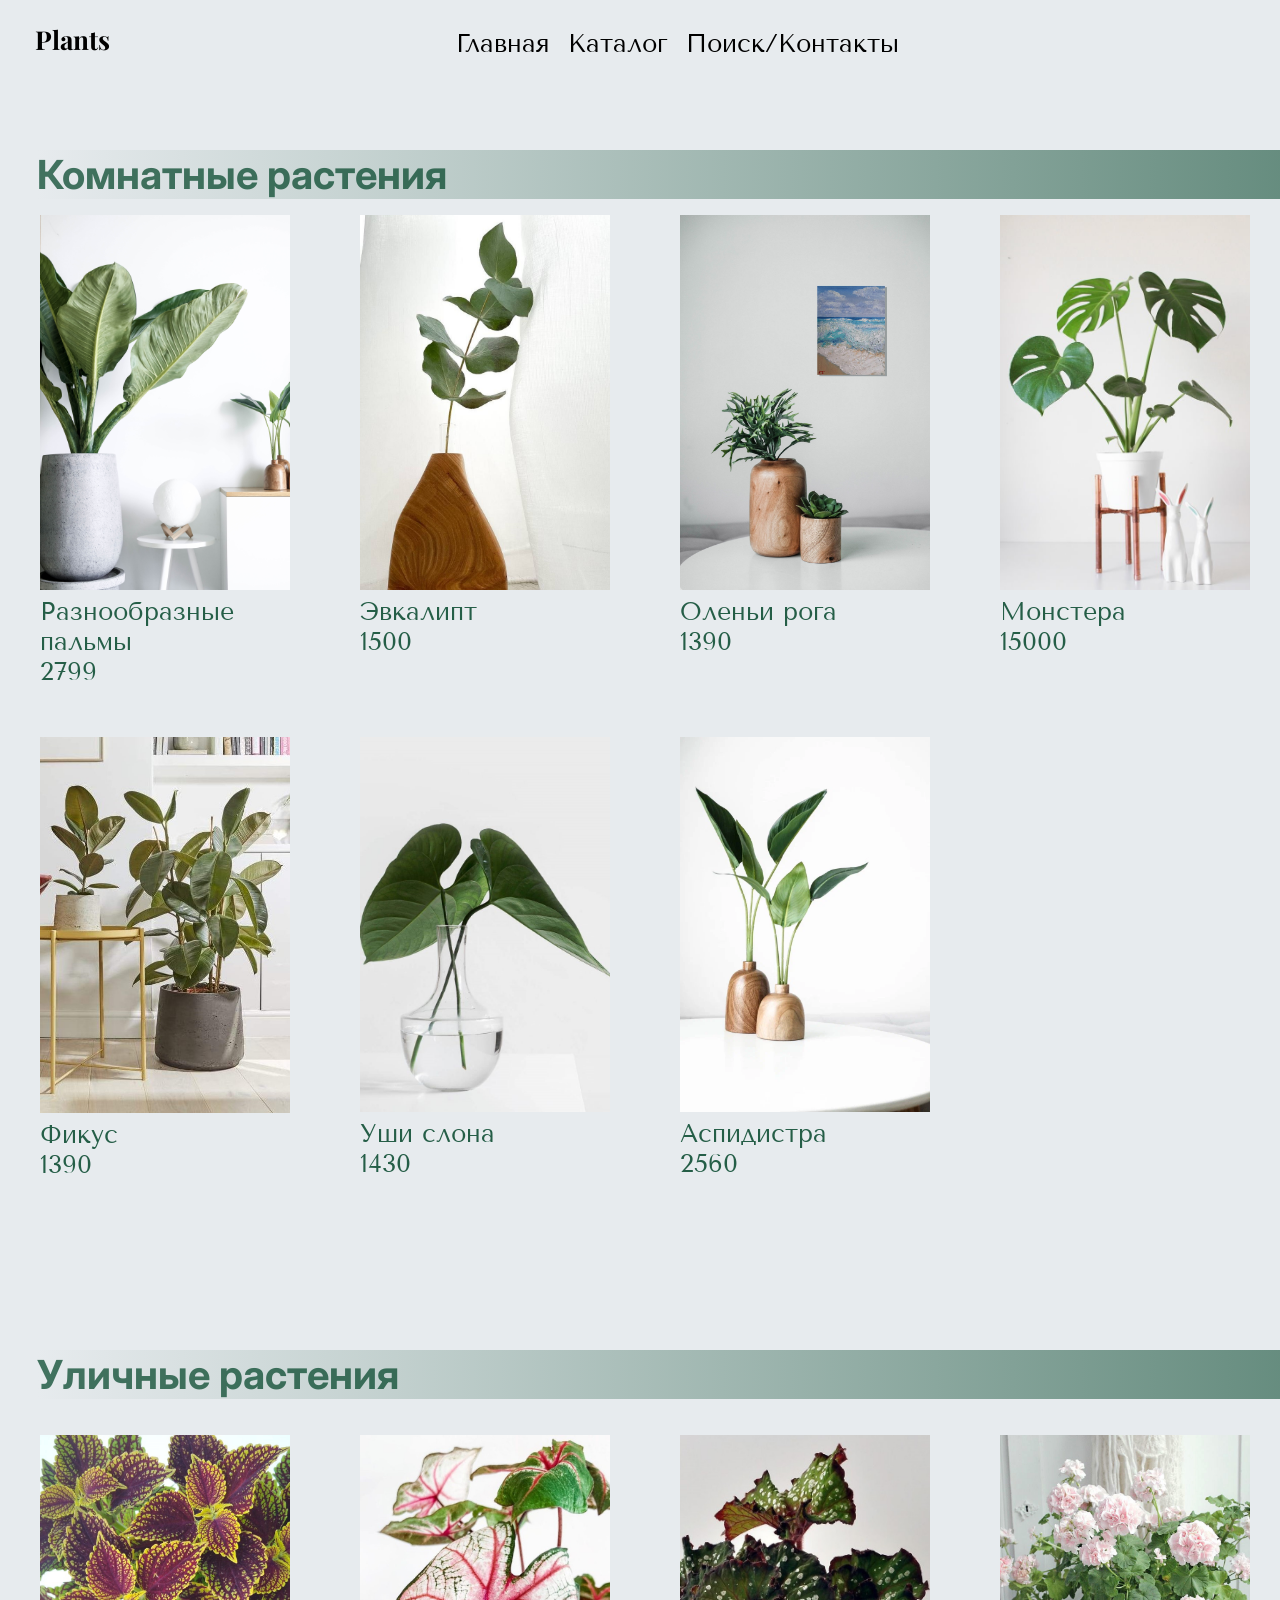
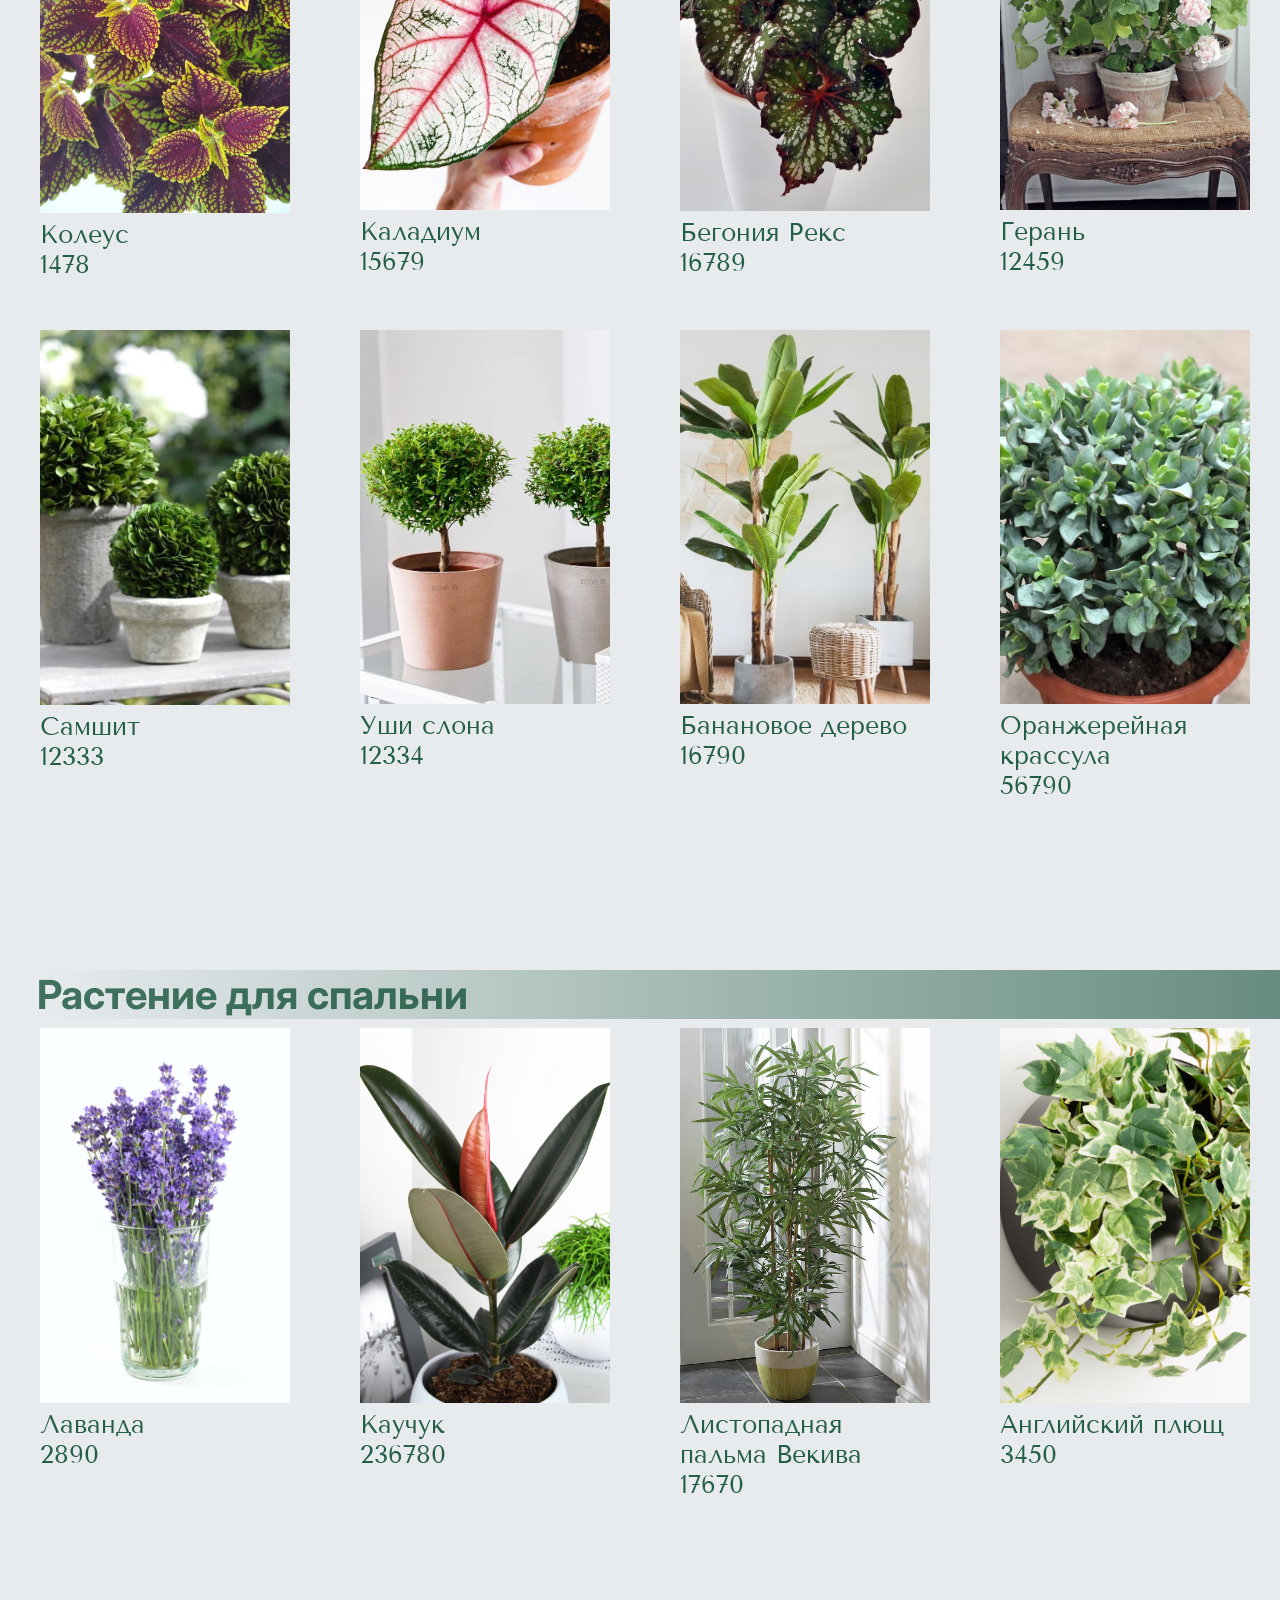
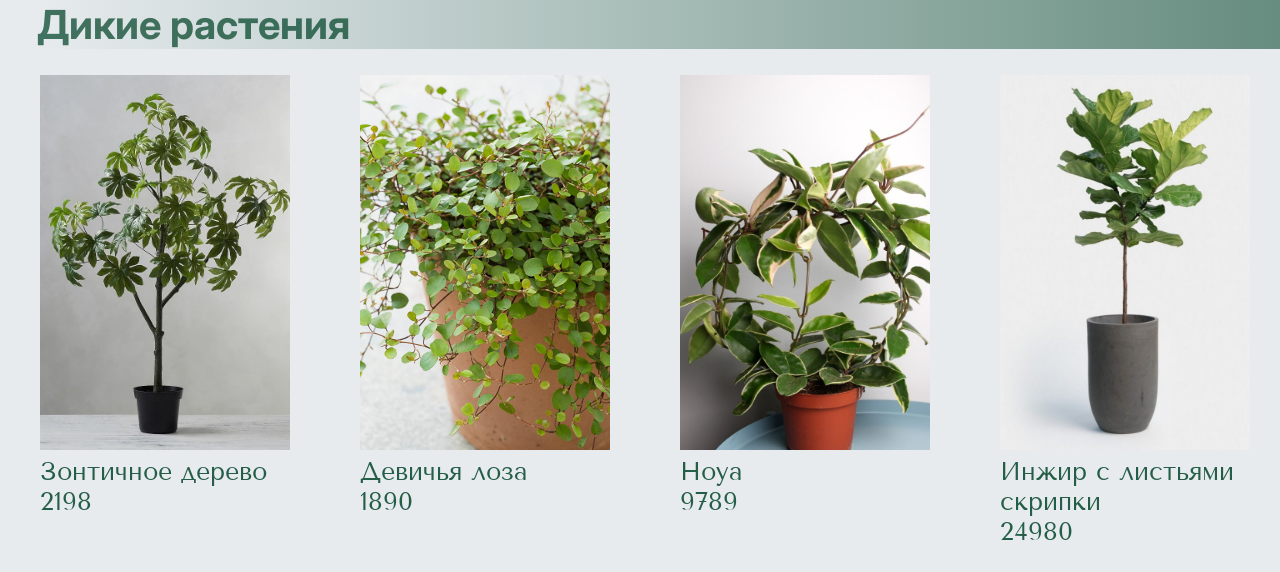
==== commit 016a9573: "Update catalogue.html" ====
--- a/catalogue.html
+++ b/catalogue.html
@@ -49,50 +49,50 @@
           <div class="navbar-wrap">
     
             <ul class="navbar-menu">
-              <li><a href="glavnai.html">Home</a></li>
-              <li><a href="catalogue.html">Catalogue</a></li>
-              <li><a href="search.html">Search/Contacts</a></li>
+              <li><a href="glavnai.html">Главная</a></li>
+              <li><a href="catalogue.html">Каталог</a></li>
+              <li><a href="search.html">Поиск/Контакты</a></li>
             </ul>
           </div>
         
         </div>
       </header>
-      <p id="indoorPlants1" class="indoor0">Indoor Plants</p>
-      <p id="OutdoorPlants1" class="outdoor">Outdoor Plants</p>  
-      <p id="BedroomPlant1" class="Bedroom">Bedroom Plant</p>
-      <p id="JunglePlants1" class="Jungle" >Jungle Plants</p>
+      <p id="indoorPlants1" class="indoor0">Комнатные растения</p>
+      <p id="OutdoorPlants1" class="outdoor">Уличные растения</p>  
+      <p id="BedroomPlant1" class="Bedroom">Растение для спальни</p>
+      <p id="JunglePlants1" class="Jungle" >Дикие растения</p>
       <div class="indoorPlants"> 
-          <div class="indoor"><img src="img1.jpg" alt=""><p>Variety of palm trees<br> 25$ </p></div>
-          <div class="indoor"><img src="img2.jpg" alt=""><p>Eucalyptus<br> 7$</p></div>
-          <div class="indoor"><img src="img3.jpg" alt=""><p>Deer horns<br> 16$</p></div>
-          <div class="indoor"><img src="img4.jpg" alt=""><p>Monstera<br> 30$</p></div>
-          <div class="indoor"><img src="RubberPlant.jpg" alt=""><p>Ficus <br> 18$</p></div>
-          <div class="indoor"><img src="img5.jpg" alt=""><p>Elephant Ears<br> 9$</p></div>
-          <div class="indoor"><img src="img2 (2).jpg" alt=""><p>Aspidistra <br> 10$</p></div>
+          <div class="indoor"><img src="img1.jpg" alt=""><p>Разнообразные пальмы<br> 2799  </p></div>
+          <div class="indoor"><img src="img2.jpg" alt=""><p>Эвкалипт<br> 1500</p></div>
+          <div class="indoor"><img src="img3.jpg" alt=""><p>Оленьи рога<br> 1390</p></div>
+          <div class="indoor"><img src="img4.jpg" alt=""><p>Монстера<br> 15000</p></div>
+          <div class="indoor"><img src="RubberPlant.jpg" alt=""><p>Фикус <br> 1390</p></div>
+          <div class="indoor"><img src="img5.jpg" alt=""><p>Уши слона<br> 1430</p></div>
+          <div class="indoor"><img src="img2 (2).jpg" alt=""><p>Аспидистра <br> 2560</p></div>
        </div>
        <div  class="indoorPlants1">   
-        <div class="indoor1"><img src="img6.jpg" alt=""><p>Coleus <br> 15$ </p></div>
-        <div class="indoor1"><img src="img77.jpg" alt=""><p>Caladium <br> 25$</p></div>
-        <div class="indoor1"><img src="img8.jpg" alt=""><p>Rex Begonia <br> 16$</p></div>
-        <div class="indoor1"><img src="img9.jpg" alt=""><p>Geranium <br> 35$</p></div>
-        <div class="indoor1"><img src="img10.jpg" alt=""><p>Boxwood <br> 13$</p></div>
-        <div class="indoor1"><img src="img11.jpg" alt=""><p>Elephant Ears<br> 19$</p></div>
-        <div class="indoor1"><img src="img12.jpg" alt=""><p>Banana tree<br> 17$</p></div>
-        <div class="indoor1"><img src="18.jpeg" alt=""><p>Orangery crassula <br> 22$</p></div>
+        <div class="indoor1"><img src="img6.jpg" alt=""><p>Колеус <br> 1478 </p></div>
+        <div class="indoor1"><img src="img77.jpg" alt=""><p>Каладиум <br> 15679</p></div>
+        <div class="indoor1"><img src="img8.jpg" alt=""><p>Бегония Рекс <br> 16789</p></div>
+        <div class="indoor1"><img src="img9.jpg" alt=""><p>Герань <br> 12459</p></div>
+        <div class="indoor1"><img src="img10.jpg" alt=""><p>Самшит <br> 12333</p></div>
+        <div class="indoor1"><img src="img11.jpg" alt=""><p>Уши слона<br> 12334</p></div>
+        <div class="indoor1"><img src="img12.jpg" alt=""><p>Банановое дерево<br> 16790</p></div>
+        <div class="indoor1"><img src="18.jpeg" alt=""><p>Оранжерейная крассула <br> 56790</p></div>
      </div>
       <div class="BedroomPlants">
 
-                <div class="indoor2"><img src="26.png" alt=""><p>Lavender <br> 21$</p></div>
-                <div class="indoor2"><img src="22.jpg" alt=""><p>Rubber Plant<br> 27$</p></div>
-                <div class="indoor2"><img src="23.jpg" alt=""><p>Wekiva Foliage Lady Palm <br> 17$</p></div>
-                <div class="indoor2"><img src="images/25.jpg" alt=""><p>English Ivy<br> 31$</p></div>
+                <div class="indoor2"><img src="26.png" alt=""><p>Лаванда <br> 2890</p></div>
+                <div class="indoor2"><img src="22.jpg" alt=""><p>Каучук<br> 236780</p></div>
+                <div class="indoor2"><img src="23.jpg" alt=""><p>Листопадная пальма Векива <br> 17670</p></div>
+                <div class="indoor2"><img src="25.jpg" alt=""><p>Английский плющ<br> 3450</p></div>
       </div>
       <div class="JunglePlantse">
 
-        <div class="Jungle1"><img src="311..jpg" alt=""><p>Umbrella Tree<br> 21$</p></div>
-        <div class="Jungle1"><img src="32.png" alt=""><p>Maidenhair Vine<br> 13$</p></div>
-        <div class="Jungle1"><img src="333.jpg" alt=""><p>Hoya<br> 9$</p></div>
-        <div class="Jungle1"><img src="34.jpg" alt=""><p>Fiddle Leaf Fig<br> 24$</p></div>
+        <div class="Jungle1"><img src="311..jpg" alt=""><p>Зонтичное дерево<br> 2198</p></div>
+        <div class="Jungle1"><img src="32.png" alt=""><p>  Девичья лоза<br> 1890</p></div>
+        <div class="Jungle1"><img src="333.jpg" alt=""><p>Hoya<br> 9789</p></div>
+        <div class="Jungle1"><img src="34.jpg" alt=""><p>Инжир с листьями скрипки<br> 24980</p></div>
 </div>
 
 
